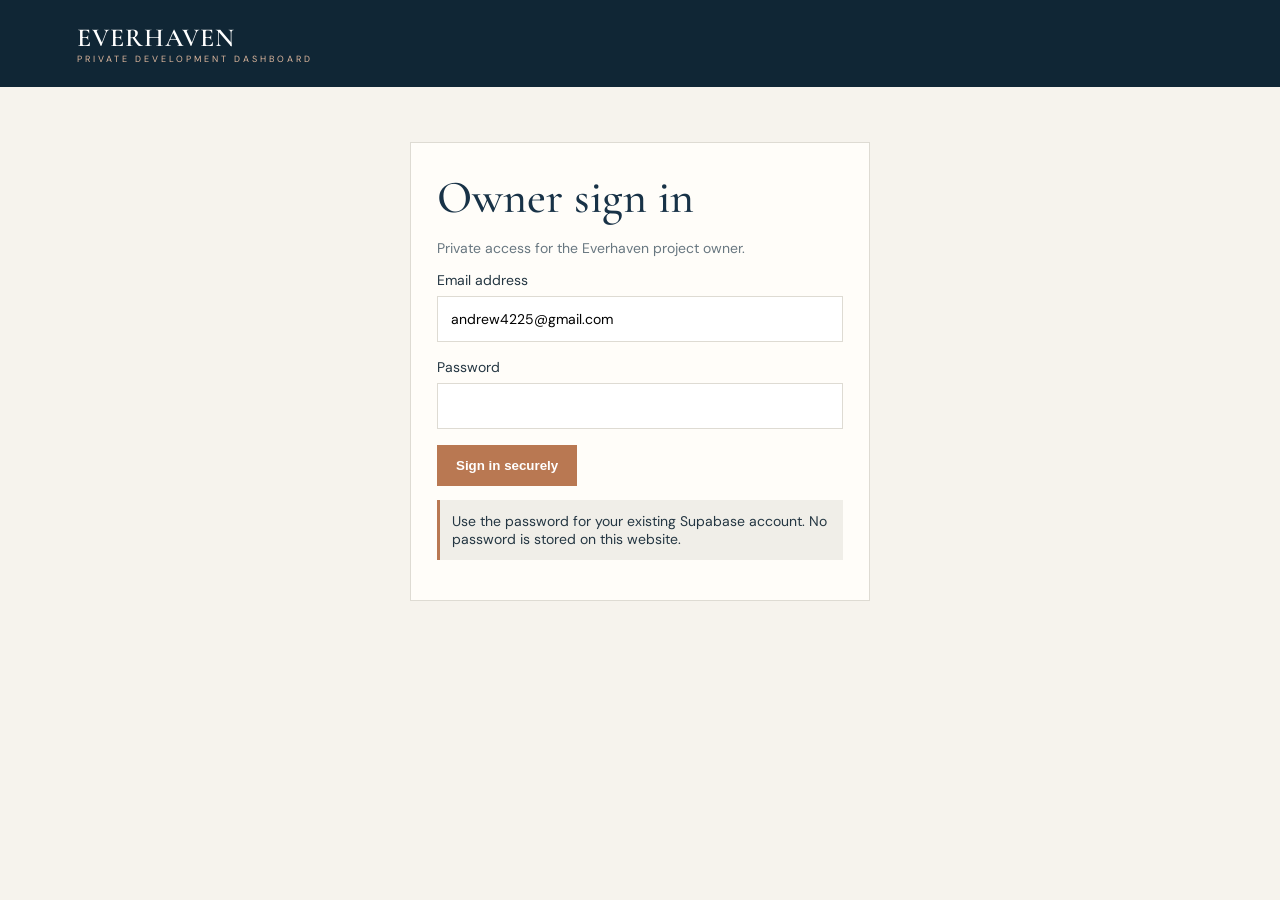
==== admin.html @ 5bbe3120 "Add private Everhaven owner lead dashboard" ====
<!doctype html>
<html lang="en"><head><meta charset="utf-8"><meta name="viewport" content="width=device-width,initial-scale=1"><meta name="robots" content="noindex,nofollow"><meta name="theme-color" content="#183247"><title>Everhaven | Private Lead Dashboard</title><link rel="preconnect" href="https://fonts.googleapis.com"><link href="https://fonts.googleapis.com/css2?family=Cormorant+Garamond:wght@500;600&family=DM+Sans:wght@400;500;600;700&display=swap" rel="stylesheet"><style>
:root{--navy:#183247;--deep:#102635;--copper:#b97852;--cream:#f6f3ed;--paper:#fffdf9;--ink:#243642;--muted:#687780;--line:#dedbd3}*{box-sizing:border-box}body{margin:0;background:var(--cream);color:var(--ink);font:14px 'DM Sans',sans-serif}.top{background:var(--deep);color:white;padding:22px 6%;display:flex;justify-content:space-between;align-items:center}.brand{font:600 26px 'Cormorant Garamond',serif;letter-spacing:1px}.brand small{display:block;font:9px 'DM Sans',sans-serif;letter-spacing:3px;color:#e0b99f}.wrap{max-width:1120px;margin:42px auto;padding:0 20px}h1,h2{font-family:'Cormorant Garamond',serif;font-weight:500}h1{font-size:46px;margin:0 0 6px;color:var(--navy)}.muted{color:var(--muted)}.panel{background:var(--paper);border:1px solid var(--line);padding:26px;margin:24px 0}.login{max-width:460px;margin:55px auto}.field{display:block;width:100%;padding:13px;margin:7px 0 16px;border:1px solid var(--line);background:#fff;font:14px 'DM Sans',sans-serif}button{border:0;background:var(--copper);color:white;padding:13px 19px;font-weight:700;cursor:pointer}button:disabled{opacity:.6}.hidden{display:none!important}.stats{display:grid;grid-template-columns:repeat(3,1fr);gap:14px}.stat{background:#f0eee8;padding:18px}.stat strong{display:block;font:36px 'Cormorant Garamond',serif;color:var(--navy)}.lead{border-top:1px solid var(--line);padding:18px 0;display:grid;grid-template-columns:1fr auto;gap:16px}.lead h3{font-size:15px;margin:0 0 5px}.lead p{margin:4px 0;color:var(--muted);font-size:12px;white-space:pre-wrap;overflow-wrap:anywhere}.lead select{padding:9px;border:1px solid var(--line);background:white}.tabs{display:flex;gap:8px;flex-wrap:wrap;margin:22px 0}.tabs button{background:#e7e6e0;color:var(--navy)}.tabs button.active{background:var(--navy);color:white}.notice{padding:12px;background:#f0eee8;border-left:3px solid var(--copper);margin:14px 0}.danger{color:#9d3e2e}@media(max-width:650px){.stats{grid-template-columns:1fr}.lead{grid-template-columns:1fr}.top{padding:18px 5%}.wrap{margin:28px auto}h1{font-size:38px}}
</style></head><body><header class="top"><div class="brand">EVERHAVEN<small>PRIVATE DEVELOPMENT DASHBOARD</small></div><button id="logout" class="hidden">Sign out</button></header><main class="wrap"><section id="login" class="panel login"><h1>Owner sign in</h1><p class="muted">Private access for the Everhaven project owner.</p><form id="loginForm"><label>Email address<input class="field" id="email" type="email" autocomplete="username" required value="andrew4225@gmail.com"></label><label>Password<input class="field" id="password" type="password" autocomplete="current-password" required></label><button id="loginButton">Sign in securely</button></form><p id="loginMessage" class="notice" aria-live="polite">Use the password for your existing Supabase account. No password is stored on this website.</p></section><section id="dashboard" class="hidden"><h1>Inquiry overview</h1><p class="muted">New inquiries from the Everhaven website. Keep all contact and property information confidential.</p><div class="stats"><div class="stat">Future community inquiries<strong id="countFamily">—</strong></div><div class="stat">Investor / partner leads<strong id="countInvestor">—</strong></div><div class="stat">Land / property leads<strong id="countProperty">—</strong></div></div><div class="tabs"><button class="active" data-table="everhaven_inquiries">Community interest</button><button data-table="everhaven_investor_leads">Investors & partners</button><button data-table="everhaven_property_leads">Land & property</button></div><div class="panel"><div style="display:flex;justify-content:space-between;gap:15px;align-items:center"><h2 id="listTitle">Community interest</h2><button id="refresh">Refresh</button></div><p id="loadMessage" class="muted" aria-live="polite"></p><div id="leads"></div></div></section></main>
<script type="module">
import {createClient} from 'https://esm.sh/@supabase/supabase-js@2';
const supabase=createClient('https://rpzmjiiomgjttjjrkkqf.supabase.co','sb_publishable_Lwcv2EAfLV4gAn51_JtlVA_iEEimZIi');
const OWNER='5d996135-2257-40a4-a306-46ff71388330';
const login=document.getElementById('login'),dashboard=document.getElementById('dashboard'),logout=document.getElementById('logout');
const loginMessage=document.getElementById('loginMessage'),loadMessage=document.getElementById('loadMessage'),leads=document.getElementById('leads');
let activeTable='everhaven_inquiries';
const titles={everhaven_inquiries:'Community interest',everhaven_investor_leads:'Investors & partners',everhaven_property_leads:'Land & property'};
const esc=s=>String(s??'').replace(/[&<>"']/g,c=>({'&':'&amp;','<':'&lt;','>':'&gt;','"':'&quot;',"'":'&#39;'}[c]));
async function showSession(){
 const {data:{session}}=await supabase.auth.getSession();
 if(session){
  if(session.user.id!==OWNER){await supabase.auth.signOut();loginMessage.textContent='This account is not authorized for the Everhaven owner dashboard.';return}
  login.classList.add('hidden');dashboard.classList.remove('hidden');logout.classList.remove('hidden');await refreshCounts();await loadLeads();
 }
}
document.getElementById('loginForm').addEventListener('submit',async e=>{
 e.preventDefault();const b=document.getElementById('loginButton');b.disabled=true;loginMessage.textContent='Signing in…';
 const {error}=await supabase.auth.signInWithPassword({email:document.getElementById('email').value.trim(),password:document.getElementById('password').value});
 b.disabled=false;
 if(error){loginMessage.textContent='Sign-in failed. Check your email/password and confirm your Supabase account is active.';return}
 await showSession();
});
logout.addEventListener('click',async()=>{await supabase.auth.signOut();location.reload()});
async function refreshCounts(){
 const pairs=[['everhaven_inquiries','countFamily'],['everhaven_investor_leads','countInvestor'],['everhaven_property_leads','countProperty']];
 for(const [table,id] of pairs){const {count,error}=await supabase.from(table).select('*',{count:'exact',head:true});document.getElementById(id).textContent=error?'—':count}
}
async function loadLeads(){
 loadMessage.textContent='Loading secure records…';leads.innerHTML='';
 const {data,error}=await supabase.from(activeTable).select('*').order('created_at',{ascending:false}).limit(100);
 if(error){loadMessage.textContent='Could not load inquiries. Please sign out and sign in again.';return}
 loadMessage.textContent=data.length?data.length+' most recent record(s).':'No inquiries have been submitted yet.';
 for(const row of data){
  const name=row.full_name||row.contact_name||'New inquiry';
  const email=row.email||'';
  const detail=row.message||row.details||row.interest||'';
  const extra=activeTable==='everhaven_property_leads'?[row.property_location,row.property_type,row.asking_price].filter(Boolean).join(' • '):row.organization||'';
  const item=document.createElement('article');item.className='lead';
  item.innerHTML='<div><h3>'+esc(name)+'</h3><p><a href="mailto:'+encodeURIComponent(email)+'">'+esc(email)+'</a> '+(row.phone?'• '+esc(row.phone):'')+'</p><p>'+esc(extra)+'</p><p>'+esc(detail)+'</p><p>Received: '+esc(new Date(row.created_at).toLocaleString())+'</p></div><div><label>Status<br><select aria-label="Update status">'+['new','reviewing','responded','qualified','contacted','declined','closed'].map(s=>'<option '+(row.status===s?'selected':'')+'>'+s+'</option>').join('')+'</select></label></div>';
  const select=item.querySelector('select');select.addEventListener('change',async()=>{const {error}=await supabase.from(activeTable).update({status:select.value}).eq('id',row.id);if(error){loadMessage.textContent='Status update failed. Refresh and try again.'}else{loadMessage.textContent='Status updated.';await refreshCounts()}});
  leads.appendChild(item);
 }
}
document.querySelectorAll('[data-table]').forEach(btn=>btn.addEventListener('click',async()=>{document.querySelectorAll('[data-table]').forEach(b=>b.classList.remove('active'));btn.classList.add('active');activeTable=btn.dataset.table;document.getElementById('listTitle').textContent=titles[activeTable];await loadLeads()}));
document.getElementById('refresh').addEventListener('click',async()=>{await refreshCounts();await loadLeads()});
supabase.auth.onAuthStateChange(()=>{});
await showSession();
</script></body></html>
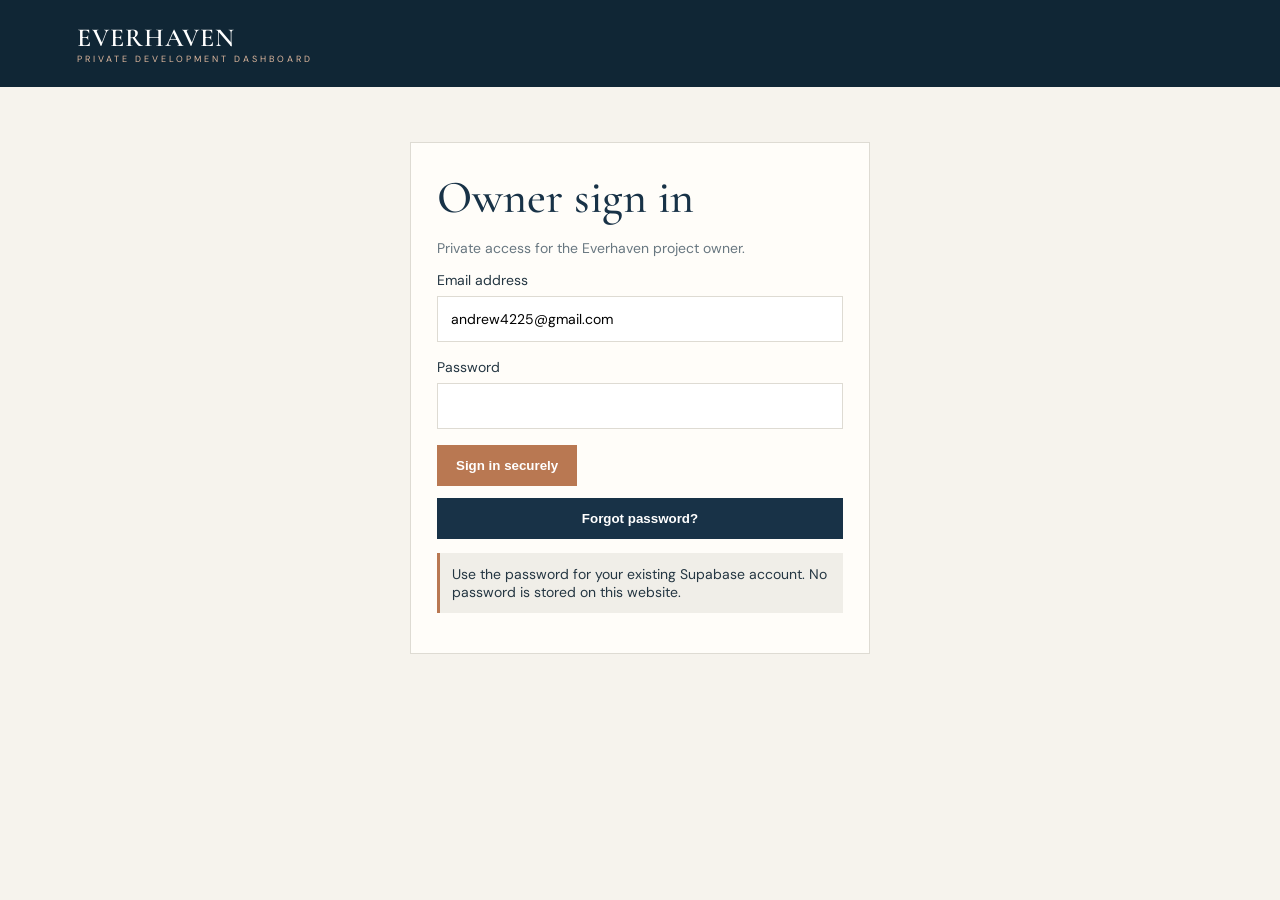
==== commit 7a6fe71e: "Add owner password reset link to dashboard" ====
--- a/admin.html
+++ b/admin.html
@@ -1,7 +1,7 @@
 <!doctype html>
 <html lang="en"><head><meta charset="utf-8"><meta name="viewport" content="width=device-width,initial-scale=1"><meta name="robots" content="noindex,nofollow"><meta name="theme-color" content="#183247"><title>Everhaven | Private Lead Dashboard</title><link rel="preconnect" href="https://fonts.googleapis.com"><link href="https://fonts.googleapis.com/css2?family=Cormorant+Garamond:wght@500;600&family=DM+Sans:wght@400;500;600;700&display=swap" rel="stylesheet"><style>
 :root{--navy:#183247;--deep:#102635;--copper:#b97852;--cream:#f6f3ed;--paper:#fffdf9;--ink:#243642;--muted:#687780;--line:#dedbd3}*{box-sizing:border-box}body{margin:0;background:var(--cream);color:var(--ink);font:14px 'DM Sans',sans-serif}.top{background:var(--deep);color:white;padding:22px 6%;display:flex;justify-content:space-between;align-items:center}.brand{font:600 26px 'Cormorant Garamond',serif;letter-spacing:1px}.brand small{display:block;font:9px 'DM Sans',sans-serif;letter-spacing:3px;color:#e0b99f}.wrap{max-width:1120px;margin:42px auto;padding:0 20px}h1,h2{font-family:'Cormorant Garamond',serif;font-weight:500}h1{font-size:46px;margin:0 0 6px;color:var(--navy)}.muted{color:var(--muted)}.panel{background:var(--paper);border:1px solid var(--line);padding:26px;margin:24px 0}.login{max-width:460px;margin:55px auto}.field{display:block;width:100%;padding:13px;margin:7px 0 16px;border:1px solid var(--line);background:#fff;font:14px 'DM Sans',sans-serif}button{border:0;background:var(--copper);color:white;padding:13px 19px;font-weight:700;cursor:pointer}button:disabled{opacity:.6}.hidden{display:none!important}.stats{display:grid;grid-template-columns:repeat(3,1fr);gap:14px}.stat{background:#f0eee8;padding:18px}.stat strong{display:block;font:36px 'Cormorant Garamond',serif;color:var(--navy)}.lead{border-top:1px solid var(--line);padding:18px 0;display:grid;grid-template-columns:1fr auto;gap:16px}.lead h3{font-size:15px;margin:0 0 5px}.lead p{margin:4px 0;color:var(--muted);font-size:12px;white-space:pre-wrap;overflow-wrap:anywhere}.lead select{padding:9px;border:1px solid var(--line);background:white}.tabs{display:flex;gap:8px;flex-wrap:wrap;margin:22px 0}.tabs button{background:#e7e6e0;color:var(--navy)}.tabs button.active{background:var(--navy);color:white}.notice{padding:12px;background:#f0eee8;border-left:3px solid var(--copper);margin:14px 0}.danger{color:#9d3e2e}@media(max-width:650px){.stats{grid-template-columns:1fr}.lead{grid-template-columns:1fr}.top{padding:18px 5%}.wrap{margin:28px auto}h1{font-size:38px}}
-</style></head><body><header class="top"><div class="brand">EVERHAVEN<small>PRIVATE DEVELOPMENT DASHBOARD</small></div><button id="logout" class="hidden">Sign out</button></header><main class="wrap"><section id="login" class="panel login"><h1>Owner sign in</h1><p class="muted">Private access for the Everhaven project owner.</p><form id="loginForm"><label>Email address<input class="field" id="email" type="email" autocomplete="username" required value="andrew4225@gmail.com"></label><label>Password<input class="field" id="password" type="password" autocomplete="current-password" required></label><button id="loginButton">Sign in securely</button></form><p id="loginMessage" class="notice" aria-live="polite">Use the password for your existing Supabase account. No password is stored on this website.</p></section><section id="dashboard" class="hidden"><h1>Inquiry overview</h1><p class="muted">New inquiries from the Everhaven website. Keep all contact and property information confidential.</p><div class="stats"><div class="stat">Future community inquiries<strong id="countFamily">—</strong></div><div class="stat">Investor / partner leads<strong id="countInvestor">—</strong></div><div class="stat">Land / property leads<strong id="countProperty">—</strong></div></div><div class="tabs"><button class="active" data-table="everhaven_inquiries">Community interest</button><button data-table="everhaven_investor_leads">Investors & partners</button><button data-table="everhaven_property_leads">Land & property</button></div><div class="panel"><div style="display:flex;justify-content:space-between;gap:15px;align-items:center"><h2 id="listTitle">Community interest</h2><button id="refresh">Refresh</button></div><p id="loadMessage" class="muted" aria-live="polite"></p><div id="leads"></div></div></section></main>
+</style></head><body><header class="top"><div class="brand">EVERHAVEN<small>PRIVATE DEVELOPMENT DASHBOARD</small></div><button id="logout" class="hidden">Sign out</button></header><main class="wrap"><section id="login" class="panel login"><h1>Owner sign in</h1><p class="muted">Private access for the Everhaven project owner.</p><form id="loginForm"><label>Email address<input class="field" id="email" type="email" autocomplete="username" required value="andrew4225@gmail.com"></label><label>Password<input class="field" id="password" type="password" autocomplete="current-password" required></label><button id="loginButton">Sign in securely</button></form><button id="forgotPassword" type="button" style="margin-top:12px;background:var(--navy);width:100%">Forgot password?</button><p id="loginMessage" class="notice" aria-live="polite">Use the password for your existing Supabase account. No password is stored on this website.</p></section><section id="dashboard" class="hidden"><h1>Inquiry overview</h1><p class="muted">New inquiries from the Everhaven website. Keep all contact and property information confidential.</p><div class="stats"><div class="stat">Future community inquiries<strong id="countFamily">—</strong></div><div class="stat">Investor / partner leads<strong id="countInvestor">—</strong></div><div class="stat">Land / property leads<strong id="countProperty">—</strong></div></div><div class="tabs"><button class="active" data-table="everhaven_inquiries">Community interest</button><button data-table="everhaven_investor_leads">Investors & partners</button><button data-table="everhaven_property_leads">Land & property</button></div><div class="panel"><div style="display:flex;justify-content:space-between;gap:15px;align-items:center"><h2 id="listTitle">Community interest</h2><button id="refresh">Refresh</button></div><p id="loadMessage" class="muted" aria-live="polite"></p><div id="leads"></div></div></section></main>
 <script type="module">
 import {createClient} from 'https://esm.sh/@supabase/supabase-js@2';
 const supabase=createClient('https://rpzmjiiomgjttjjrkkqf.supabase.co','sb_publishable_Lwcv2EAfLV4gAn51_JtlVA_iEEimZIi');
@@ -22,10 +22,18 @@
  e.preventDefault();const b=document.getElementById('loginButton');b.disabled=true;loginMessage.textContent='Signing in…';
  const {error}=await supabase.auth.signInWithPassword({email:document.getElementById('email').value.trim(),password:document.getElementById('password').value});
  b.disabled=false;
- if(error){loginMessage.textContent='Sign-in failed. Check your email/password and confirm your Supabase account is active.';return}
+ if(error){loginMessage.textContent='Sign-in error: '+error.message;return}
  await showSession();
 });
 logout.addEventListener('click',async()=>{await supabase.auth.signOut();location.reload()});
+document.getElementById('forgotPassword').addEventListener('click',async()=>{
+ const email=document.getElementById('email').value.trim();
+ if(!email){loginMessage.textContent='Enter your account email address above first.';document.getElementById('email').focus();return}
+ const button=document.getElementById('forgotPassword');button.disabled=true;loginMessage.textContent='Sending password reset email…';
+ const {error}=await supabase.auth.resetPasswordForEmail(email,{redirectTo:location.origin+'/reset-password.html'});
+ button.disabled=false;
+ loginMessage.textContent=error?'Could not send reset email: '+error.message:'If this email belongs to an account, a password reset link has been sent. Check your inbox and spam folder.';
+});
 async function refreshCounts(){
  const pairs=[['everhaven_inquiries','countFamily'],['everhaven_investor_leads','countInvestor'],['everhaven_property_leads','countProperty']];
  for(const [table,id] of pairs){const {count,error}=await supabase.from(table).select('*',{count:'exact',head:true});document.getElementById(id).textContent=error?'—':count}
